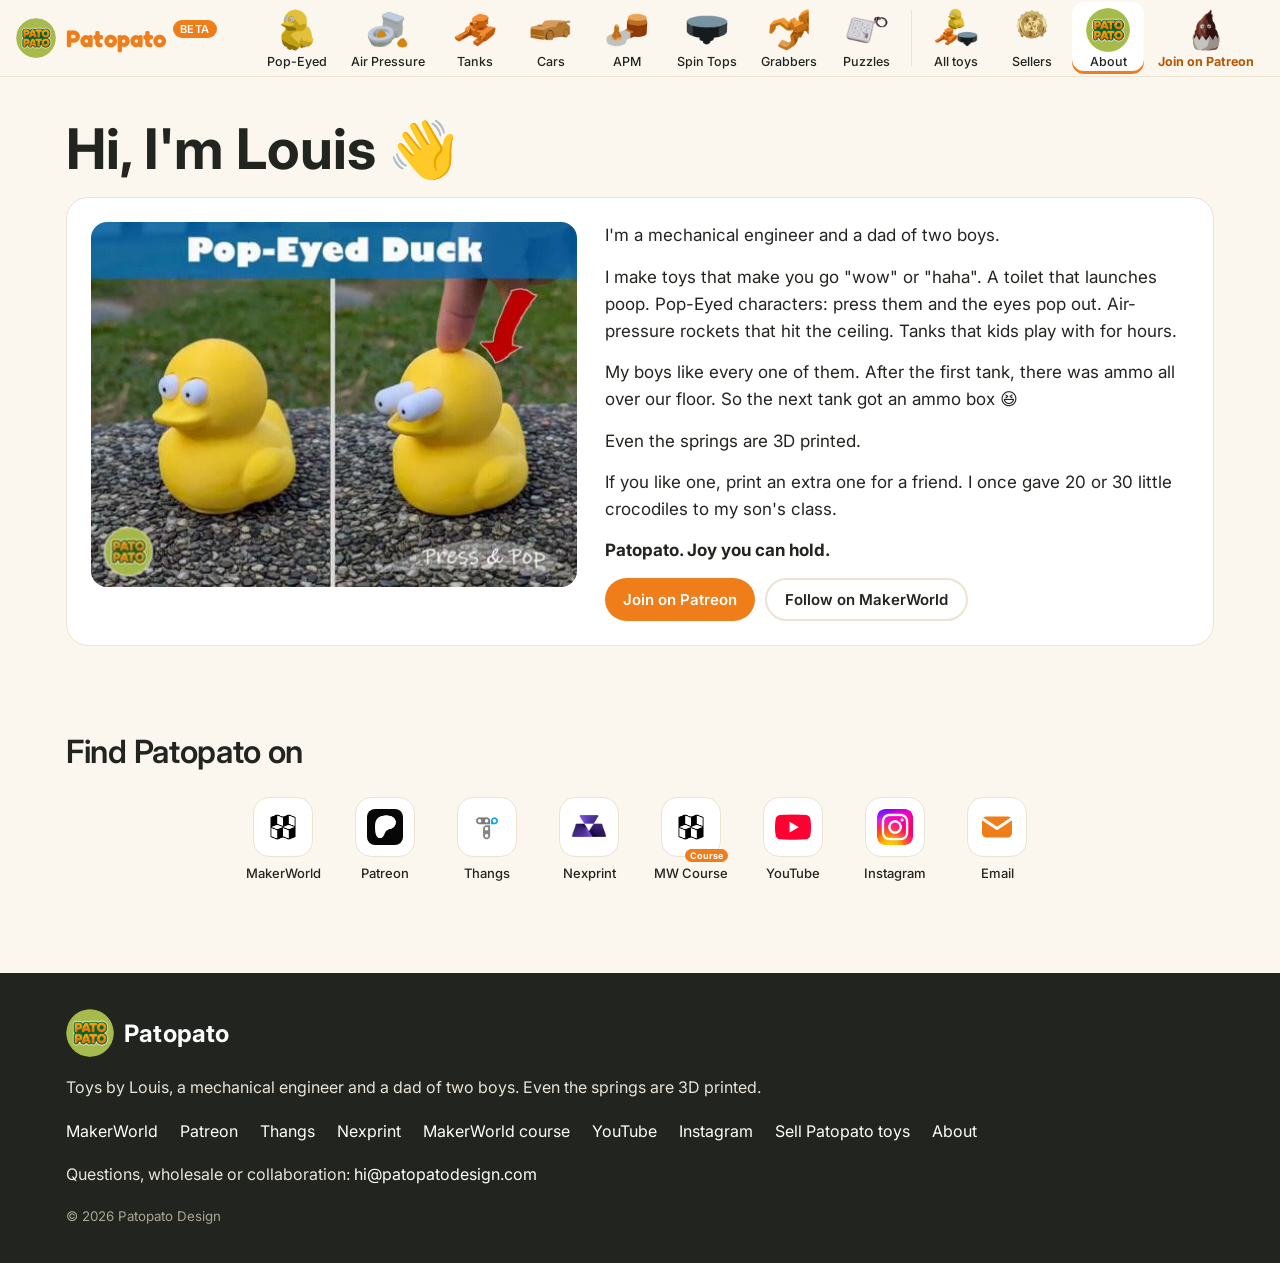
==== about.html @ 3eeea906 "Snowman V2 single price US$3 Co-Authored-By: Claude Opus 5.5 <noreply@anthropic.com>" ====
<!doctype html>
<html lang="en">
<head>
<meta charset="utf-8">
<meta name="viewport" content="width=device-width, initial-scale=1, viewport-fit=cover">
<title>About | Patopato</title>
<meta name="description" content="Patopato: 3D printable toys that make you go wow or haha. Pop-Eyed characters and Air Pressure launchers by Louis, an engineer dad. Even the springs are 3D printed.">
<link rel="preconnect" href="https://fonts.googleapis.com"><link rel="preconnect" href="https://fonts.gstatic.com" crossorigin>
<link rel="stylesheet" href="https://fonts.googleapis.com/css2?family=Fredoka:wght@500;600;700&family=Inter:wght@400;500;600;700&display=swap">
<link rel="stylesheet" href="style.css?v=202611270943">
<link rel="icon" type="image/png" href="img/favicon.png">
</head>
<body>
<header class="top" id="top"></header>
<main>
<div class="wrap">
<section class="page-head"><h1>Hi, I'm Louis 👋</h1></section>
<section class="section" style="padding-top:8px">
  <div class="story" style="align-items:start">
    <img src="img/2144875.jpg" alt="Pop-Eyed Duck">
    <div class="prose">
      <p>I'm a mechanical engineer and a dad of two boys.</p>
      <p>I make toys that make you go "wow" or "haha". A toilet that launches poop. Pop-Eyed characters: press them and the eyes pop out. Air-pressure rockets that hit the ceiling. Tanks that kids play with for hours.</p>
      <p>My boys like every one of them. After the first tank, there was ammo all over our floor. So the next tank got an ammo box 😆</p>
      <p>Even the springs are 3D printed.</p>
      <p>If you like one, print an extra one for a friend. I once gave 20 or 30 little crocodiles to my son's class.</p>
      <p><b>Patopato. Joy you can hold.</b></p>
      <div style="display:flex;gap:10px;flex-wrap:wrap"><a class="btn" href="https://patopato.s.gy/web-patreon" target="_blank" rel="noopener">Join on Patreon</a><a class="btn ghost" href="https://patopato.s.gy/web-mw" target="_blank" rel="noopener">Follow on MakerWorld</a></div>
    </div>
  </div>
</section>
<section class="section">
  <h2>Find Patopato on</h2>
  <div class="pfrow">
    <a href="https://patopato.s.gy/web-mw" target="_blank" rel="noopener"><span class="pfi"><img src="img/pf/makerworld.com.png" alt=""></span><b>MakerWorld</b></a>
    <a href="https://patopato.s.gy/web-patreon" target="_blank" rel="noopener"><span class="pfi"><img src="img/pf/patreon.com.png" alt=""></span><b>Patreon</b></a>
    <a href="https://patopato.s.gy/web-thangs" target="_blank" rel="noopener"><span class="pfi"><img src="img/pf/thangs.com.png" alt=""></span><b>Thangs</b></a>
    <a href="https://patopato.s.gy/web-nexprint" target="_blank" rel="noopener"><span class="pfi"><img src="img/pf/nexprint.com.png" alt=""></span><b>Nexprint</b></a>
    <a href="https://patopato.s.gy/web-course" target="_blank" rel="noopener"><span class="pfi"><img src="img/pf/makerworld.com.png" alt=""><i>Course</i></span><b>MW Course</b></a>
    <a href="https://patopato.s.gy/web-yt" target="_blank" rel="noopener"><span class="pfi"><img src="img/pf/youtube.com.png" alt=""></span><b>YouTube</b></a>
    <a href="https://patopato.s.gy/web-ig" target="_blank" rel="noopener"><span class="pfi"><img src="img/pf/instagram.com.png" alt=""></span><b>Instagram</b></a>
    <a href="mailto:hi@patopatodesign.com"><span class="pfi"><svg viewBox="0 0 24 24" aria-hidden="true"><rect x="2" y="5" width="20" height="14" rx="3" fill="#ef7d1a"/><path d="M3 7l9 6 9-6" fill="none" stroke="#fff" stroke-width="2" stroke-linecap="round" stroke-linejoin="round"/></svg></span><b>Email</b></a>
  </div>
</section>
</div>
</main>
<footer class="foot" id="foot"></footer>
<script src="data.js?v=202611270943"></script>
<script src="shortlinks.js?v=202611270943"></script>
<script src="app.js?v=202611270943"></script>
<!-- Cloudflare Web Analytics --><script defer src='https://static.cloudflareinsights.com/beacon.min.js' data-cf-beacon='{"token": "0ba4db92a0984b5fac8c09dc2158ef49"}'></script><!-- End Cloudflare Web Analytics -->
</body>
</html>
---- style.css ----
/* Patopato site — warm toy-shop palette, Fredoka for display, Inter for text */
:root{
  --bg:#fbf6ee; --surface:#ffffff; --ink:#22251f; --muted:#666a5c; --line:#ece3d3;
  --orange:#ef7d1a; --orange-ink:#b85500; --orange-soft:#fdeedd; --olive:#748a33; --olive-soft:#eef2e0;
  --stage:#e7e0d1; --dark:#22251f;
  --brand:"Fredoka",system-ui,sans-serif; --display:"Inter",system-ui,-apple-system,"Segoe UI",sans-serif; --body:"Inter",system-ui,-apple-system,"Segoe UI",sans-serif;
  color-scheme:light;
}
*{box-sizing:border-box}
html{scroll-behavior:smooth}
@media (prefers-reduced-motion:reduce){html{scroll-behavior:auto}}
body{margin:0;background:var(--bg);color:var(--ink);font-family:var(--body);font-size:16px;line-height:1.6}
img{max-width:100%;display:block}
a{color:inherit}
h1,h2,h3{font-family:var(--display);line-height:1.15;margin:0;text-wrap:balance}
h1{font-size:clamp(32px,5.5vw,56px);font-weight:700}
h2{font-size:clamp(24px,3.4vw,32px);font-weight:600}
h3{font-size:18px;font-weight:600}
p{margin:0}
.wrap{max-width:1180px;margin:0 auto;padding-left:max(16px,env(safe-area-inset-left,0px));padding-right:max(16px,env(safe-area-inset-right,0px))}
.section{padding-block:44px;display:grid;gap:18px}
.section-head{display:flex;justify-content:space-between;align-items:baseline;gap:12px;flex-wrap:wrap}
.more{font-family:var(--display);font-weight:600;color:var(--orange-ink);text-decoration:none}
.more:hover{text-decoration:underline}
.muted{color:var(--muted)}
.btn{display:inline-flex;align-items:center;gap:6px;font:600 15px var(--display);padding:10px 18px;border-radius:99px;border:0;background:var(--orange);color:#fff;text-decoration:none;cursor:pointer;white-space:nowrap}
.btn:hover{filter:brightness(1.05)}
.btn.ghost{background:transparent;color:var(--ink);border:2px solid var(--line)}
.btn.dark{background:var(--dark)}
.btn.small{font-size:13px;padding:6px 12px}
:focus-visible{outline:3px solid #2f7fb8;outline-offset:2px}

/* header */
.top{position:sticky;top:0;z-index:20;background:rgba(251,246,238,.92);backdrop-filter:blur(8px);border-bottom:1px solid var(--line)}
.top .wrap{display:flex;align-items:center;justify-content:space-between;gap:16px;min-height:64px}
.logo{font:700 24px var(--brand);color:var(--orange);text-decoration:none;letter-spacing:.2px}
.nav{display:flex;align-items:center;gap:18px;flex-wrap:wrap}
.nav a{text-decoration:none;font-family:var(--display);font-weight:500}
.nav a:not(.btn):hover{color:var(--orange-ink)}
.nav .hide-s{display:inline}
@media (max-width:720px){.nav .hide-s{display:none}.nav{gap:12px}}

/* hero with 3D gang */
.hero{padding-block:36px 8px;display:grid;gap:14px;text-align:center;justify-items:center}
.hero .sub{color:var(--muted);max-width:60ch;font-size:17px}
.gang{position:relative;width:100%;height:clamp(250px,32vw,400px);border-radius:22px;overflow:hidden;background:linear-gradient(#ece5d7,#ddd4c3);touch-action:pan-y;cursor:pointer;user-select:none;-webkit-user-select:none}
.gang canvas{display:block;width:100%;height:100%}
.gang .lab{position:absolute;transform:translate(-50%,0);font:600 13px var(--display);white-space:nowrap;pointer-events:none}
.gang .note{position:absolute;inset:0;display:grid;place-items:center;color:var(--muted);font-family:var(--display)}
.gang .note[hidden]{display:none}
.hint{font-family:var(--display);color:var(--muted);font-size:14px}

/* carousel + fixed cards */
.feature{display:grid;grid-template-columns:2.2fr 1fr;gap:14px}
@media (max-width:820px){.feature{grid-template-columns:1fr}}
.car{position:relative;border-radius:18px;overflow:hidden;background:var(--stage);min-height:260px}
.track{position:relative;height:100%}
@media (prefers-reduced-motion:reduce){.slide{transition:none}}
.slide{position:absolute;inset:0;opacity:0;visibility:hidden;transition:opacity .7s,visibility .7s;display:block;text-decoration:none;color:var(--ink)}
.slide img{width:100%;height:100%;min-height:260px;max-height:440px;object-fit:cover}
.cap{position:absolute;left:18px;bottom:34px;background:rgba(255,255,255,.95);border-radius:14px;padding:14px 16px;display:grid;gap:4px;max-width:min(78%,420px)}
.cap small{color:var(--orange-ink);font-weight:700;font-size:12px;letter-spacing:.06em;text-transform:uppercase}
.cap b{font:700 22px var(--display)}
.cap .btn{justify-self:start;margin-top:4px}
.dots{position:absolute;bottom:12px;left:0;right:0;display:flex;justify-content:center;gap:6px}
.dots button{width:8px;height:8px;border-radius:99px;border:0;background:rgba(255,255,255,.7);padding:0;cursor:pointer}
.dots button.on{width:22px;background:#fff}
.side{display:grid;gap:14px}
.card-cta{border-radius:18px;padding:22px;display:grid;gap:8px;align-content:center;text-decoration:none}
.card-cta b{font:700 21px var(--display)}
.card-cta .btn{justify-self:start;margin-top:4px}
.cta-patreon{background:var(--orange-soft);color:var(--ink)}
.cta-seller{background:var(--dark);color:#fff}
.cta-seller span{color:#d9d6cc}

/* chips */
.chips{display:flex;gap:8px;flex-wrap:wrap}
.chip{font:500 14px var(--display);padding:7px 14px;border-radius:99px;border:1.5px solid var(--line);background:var(--surface);color:var(--ink);text-decoration:none;cursor:pointer}
.chip:hover{border-color:var(--ink)}
.chip.on{background:var(--ink);color:#fff;border-color:var(--ink)}

/* season banner */
.season{display:grid;grid-template-columns:auto 1fr auto;gap:18px;align-items:center;background:#e4eee6;border-radius:18px;padding:16px}
.season img{width:120px;height:90px;object-fit:cover;border-radius:12px}
.season small{color:#3d6b45;font-weight:700;letter-spacing:.06em;text-transform:uppercase;font-size:12px}
@media (max-width:620px){.season{grid-template-columns:1fr}.season img{width:100%;height:160px}}

/* capsule machine */
.capsule{display:grid;grid-template-columns:auto 1fr;gap:28px;align-items:center;background:var(--orange-soft);border-radius:22px;padding:24px}
@media (max-width:720px){.capsule{grid-template-columns:1fr;justify-items:center}}
.machine{display:grid;justify-items:center}
.globe{width:180px;height:150px;border-radius:50% 50% 12px 12px;background:radial-gradient(circle at 35% 30%,#fff 0,#e6f0f7 60%,#cfe0ec 100%);border:5px solid var(--orange);position:relative;overflow:hidden}
.globe i{position:absolute;width:36px;height:36px;border-radius:50%;box-shadow:inset -5px -5px 0 rgba(0,0,0,.12)}
.globe.shake{animation:shake .5s}
@keyframes shake{25%{transform:rotate(-4deg)}75%{transform:rotate(4deg)}}
.mbody{width:180px;height:84px;background:var(--orange);border-radius:0 0 14px 14px;display:flex;align-items:center;justify-content:space-around}
.crank{width:56px;height:56px;border-radius:50%;border:5px solid #fff;background:var(--dark);color:#fff;font:700 12px var(--display);cursor:pointer;transition:transform .5s}
.crank.turn{transform:rotate(360deg)}
.slot{width:48px;height:30px;background:var(--dark);border-radius:8px}
.prize-area{min-height:220px;display:grid;place-items:center;text-align:center;gap:8px}
.prize{background:#fff;border-radius:16px;padding:10px;display:grid;gap:6px;width:100%;max-width:300px;text-decoration:none;box-shadow:0 8px 24px rgba(60,40,10,.12);animation:pop .45s cubic-bezier(.3,1.6,.5,1)}
.prize img{width:100%;aspect-ratio:4/3;object-fit:cover;border-radius:10px}
.prize b{font:600 16px var(--display)}
@keyframes pop{from{transform:scale(.3) translateY(30px);opacity:0}to{transform:none;opacity:1}}
@media (prefers-reduced-motion:reduce){.prize,.globe.shake{animation:none}.crank{transition:none}}
.collected{display:flex;gap:6px;flex-wrap:wrap;justify-content:center;min-height:44px}
.collected img{width:40px;height:40px;border-radius:50%;object-fit:cover;border:3px solid var(--orange)}

/* toy grid */
.grid{display:grid;grid-template-columns:repeat(auto-fill,minmax(190px,1fr));gap:16px}
@media (max-width:480px){.grid{grid-template-columns:repeat(2,minmax(0,1fr));gap:10px}}
.toy{background:var(--surface);border:1px solid var(--line);border-radius:14px;overflow:hidden;display:grid;grid-template-rows:auto 1fr;text-decoration:none;transition:transform .15s,box-shadow .15s}
.toy:hover{transform:translateY(-2px);box-shadow:0 6px 18px rgba(60,40,10,.10)}
.toy img{width:100%;aspect-ratio:4/3;object-fit:cover;background:var(--stage)}
.toy .body{padding:10px 12px 12px;display:grid;gap:6px;align-content:start}
.toy b{font:600 15px var(--display);line-height:1.25}
.meta{display:flex;gap:5px;flex-wrap:wrap;align-items:center;font-size:12.5px;color:var(--muted)}
.tag{font-size:11px;font-weight:600;padding:1px 7px;border-radius:6px;background:var(--olive-soft);color:#4f6120}
.tag.pat{background:var(--orange);color:#fff}
.go{font:600 13px var(--display);color:var(--orange-ink)}
.row{display:grid;grid-auto-flow:column;grid-auto-columns:minmax(200px,230px);gap:14px;overflow-x:auto;padding-bottom:8px;scroll-snap-type:x mandatory}
.row>*{scroll-snap-align:start}

/* news + stories */
.news{display:grid;grid-template-columns:repeat(auto-fit,minmax(220px,1fr));gap:14px}
.news a{background:var(--surface);border:1px solid var(--line);border-radius:14px;padding:16px;display:grid;gap:6px;text-decoration:none}
.news small{color:var(--muted);font-size:13px}
.news b{font:600 17px var(--display)}
.story{display:grid;grid-template-columns:1fr 1.2fr;gap:28px;align-items:center;background:var(--surface);border-radius:22px;padding:24px;border:1px solid var(--line)}
@media (max-width:720px){.story{grid-template-columns:1fr}}
.story img{border-radius:16px;width:100%;aspect-ratio:4/3;object-fit:cover}
.story blockquote{margin:0;font:500 clamp(19px,2.4vw,24px)/1.4 var(--display)}

/* page heads, sellers, about */
.page-head{padding-block:40px 8px;display:grid;gap:10px}
.tiers{display:grid;grid-template-columns:repeat(auto-fit,minmax(240px,1fr));gap:16px}
.tier{background:var(--surface);border:1.5px solid var(--line);border-radius:18px;padding:22px;display:grid;gap:10px;align-content:start}
.tier.hi{border-color:var(--orange);box-shadow:0 8px 24px rgba(239,125,26,.15)}
.tier .price{font:700 34px var(--display)}
.tier .price small{font-size:15px;color:var(--muted);font-weight:500}
.tier ul{margin:0;padding-left:1.1em;display:grid;gap:4px}
.tier .btn{justify-self:start}
.prose{max-width:62ch;display:grid;gap:14px;font-size:17px}
.steps{display:grid;grid-template-columns:repeat(auto-fit,minmax(220px,1fr));gap:14px;counter-reset:s}
.steps div{background:var(--surface);border-radius:14px;padding:16px;border:1px solid var(--line)}
.steps div::before{counter-increment:s;content:counter(s);display:inline-grid;place-items:center;width:28px;height:28px;border-radius:50%;background:var(--orange);color:#fff;font:700 14px var(--display);margin-bottom:6px}

/* toys page tools */
.tools{display:grid;gap:12px}
.search{width:100%;max-width:360px;font:inherit;padding:10px 14px;border-radius:12px;border:1.5px solid var(--line);background:var(--surface)}
.count{color:var(--muted);font-size:14px}

/* footer */
.foot{margin-top:40px;background:var(--dark);color:#e8e4da}
.foot .wrap{padding-block:36px;display:grid;gap:18px}
.foot .links{display:flex;gap:10px 22px;flex-wrap:wrap}
.foot a{color:#fff;text-decoration:none;font-family:var(--display)}
.foot a:hover{text-decoration:underline}
.foot small{color:#a9a597}
#prize{width:100%;display:grid;justify-items:center}
@media (max-width:600px){.gang{height:340px}.nav a{font-size:14px}.top .wrap{flex-wrap:wrap;padding-block:6px}}
.slide.on{position:relative;opacity:1;visibility:visible}
@media (max-width:600px){.gang .lab{font-size:11px}}

/* catalog-first homepage */
.eyebrow{font:600 13px var(--display);letter-spacing:.12em;text-transform:uppercase;color:var(--olive)}
.hero-cat{padding-block:48px 12px}
.hero-cat h1{max-width:18ch}
.stats{list-style:none;margin:6px 0 0;padding:0;display:flex;flex-wrap:wrap;justify-content:center;gap:10px 28px}
.stats li{display:grid;justify-items:center}
.stats b{font:700 clamp(26px,3.6vw,36px)/1.1 var(--display);color:var(--orange-ink);font-variant-numeric:tabular-nums}
.stats li>span{color:var(--muted);font-size:14px}
.bigsearch{display:flex;gap:8px;width:100%;max-width:560px;margin-top:6px}
.bigsearch input{flex:1;min-width:0;font:inherit;font-size:17px;padding:12px 16px;border-radius:99px;border:2px solid var(--line);background:var(--surface)}
.bigsearch input:focus{border-color:var(--orange);outline:none}
.hero-btns{display:flex;gap:10px;flex-wrap:wrap;justify-content:center}
.stat-note{font-size:12.5px}
.tiles{display:grid;grid-template-columns:repeat(5,minmax(0,1fr));gap:14px}
@media (max-width:900px){.tiles{grid-template-columns:repeat(2,minmax(0,1fr))}.tiles .tile:last-child{grid-column:1/-1}}
.tile{position:relative;border-radius:16px;overflow:hidden;text-decoration:none;background:var(--surface);border:1px solid var(--line);display:grid;grid-template-rows:auto 1fr;transition:transform .15s}
.tile:hover{transform:translateY(-2px)}
.tile img{width:100%;aspect-ratio:16/10;object-fit:cover}
.tile div{padding:12px 14px;display:grid;gap:2px}
.tile b{font:600 19px var(--display)}
.tile span{color:var(--muted);font-size:14px}
.tile small{font:600 13px var(--display);color:var(--orange-ink);margin-top:4px}
.pay{display:grid;grid-template-columns:1fr 1fr;gap:14px}
@media (max-width:720px){.pay{grid-template-columns:1fr}}
.platforms{display:grid;grid-template-columns:repeat(auto-fill,minmax(160px,1fr));gap:12px}
.platforms a{background:var(--surface);border:1px solid var(--line);border-radius:14px;padding:14px 16px;text-decoration:none;display:grid;gap:2px}
.platforms a:hover{border-color:var(--ink)}
.platforms b{font:600 17px var(--display)}
.platforms span{color:var(--muted);font-size:13.5px}
.toys-tools select{font:inherit}

/* Louis 11/26: rounded font felt cartoonish to read. Fredoka now only for the logo and the main headline. */
.hero h1{font-family:var(--brand);font-weight:600;letter-spacing:-.5px}
h2,h3{letter-spacing:-.3px}

/* seller page: certificate + FAQ */
.cert{display:grid;grid-template-columns:1.1fr 1fr;gap:28px;align-items:center}
@media (max-width:760px){.cert{grid-template-columns:1fr}}
.cert img{width:100%;border-radius:12px;box-shadow:0 8px 28px rgba(60,40,10,.14)}
.faq{display:grid;gap:10px;max-width:760px}
.faq details{background:var(--surface);border:1px solid var(--line);border-radius:12px;padding:14px 18px}
.faq summary{font:600 16px var(--display);cursor:pointer}
.faq details p{margin-top:8px;color:var(--muted)}

.logo{display:inline-flex;align-items:center;gap:10px}
.logo img{border-radius:50%;flex:0 0 auto}

/* Apple-style category strip */
.catstrip{display:flex;gap:6px;justify-content:center;overflow-x:auto;padding-block:18px 6px;scrollbar-width:none}
.catstrip::-webkit-scrollbar{display:none}
.cat{flex:0 0 auto;width:104px;display:grid;justify-items:center;gap:8px;text-decoration:none;color:var(--ink);font:500 13.5px var(--display);padding:8px 4px;border-radius:14px;transition:background .15s}
.cat:hover,.cat.on{background:#fff}
.cat .ico{width:72px;height:72px;border-radius:20px;background:#f1eadd;display:grid;place-items:center;transition:transform .2s}
.cat:hover .ico{transform:translateY(-3px)}
.cat svg{width:50px;height:50px}
@media (max-width:760px){.catstrip{justify-content:flex-start}.cat{width:84px;font-size:12.5px}.cat .ico{width:60px;height:60px;border-radius:16px}.cat svg{width:42px;height:42px}}

/* top bar with picture tabs */
.top .topbar{display:grid;grid-template-columns:auto 1fr auto;align-items:center;gap:16px;min-height:76px}
.tabs{display:flex;justify-content:center;gap:4px;overflow-x:auto;scrollbar-width:none}
.tabs::-webkit-scrollbar{display:none}
.tab{flex:0 0 auto;display:grid;justify-items:center;gap:2px;padding:6px 10px 5px;border-radius:12px;text-decoration:none;font:500 12.5px var(--display);color:var(--ink);transition:background .15s}
.tab img{width:44px;height:44px;object-fit:contain;transition:transform .2s}
.tab:hover{background:#fff}.tab:hover img{transform:translateY(-2px) scale(1.06)}
.tab.on{background:#fff;box-shadow:inset 0 -3px 0 var(--orange)}
@media (max-width:1180px){.top .topbar{grid-template-columns:auto minmax(0,1fr);grid-template-areas:"logo side" "tabs tabs";row-gap:0;padding-block:6px}.topbar .logo{grid-area:logo}.topbar .side-tabs{grid-area:side;justify-content:flex-end}.topbar .tabs:not(.side-tabs){grid-area:tabs;justify-content:flex-start}}
@media (max-width:600px){.tab img{width:38px;height:38px}.tab{font-size:11.5px;padding:4px 8px}}

.side-tabs{border-left:1px solid var(--line);padding-left:8px;min-width:0}
.tab.pat span{color:var(--orange-ink);font-weight:700}
.tab.pat img{filter:drop-shadow(0 0 0 transparent)}
@media (max-width:1180px){.side-tabs{border-left:0;padding-left:0}}
@media (max-width:600px){.topbar .logo{font-size:0;gap:0}.topbar .logo img{width:36px;height:36px}}
@media (max-width:600px){.topbar .tabdiv{display:none}}

/* one evenly spread row of tabs (Louis 11/26) */
.top .topbar{grid-template-columns:auto minmax(0,1fr)!important;grid-template-areas:none!important}
.topbar .tabs{justify-content:space-between;grid-area:auto!important;padding-left:24px}
.topbar .tab{flex:1 1 0;max-width:120px;min-width:76px}
.tabdiv{flex:0 0 1px;align-self:stretch;margin:8px 4px;background:var(--line)}
@media (max-width:1180px){.topbar .tabs{justify-content:flex-start;padding-left:8px}.topbar .tab{flex:0 0 auto}}
.tab span{white-space:nowrap}.topbar .tab{min-width:max-content}

/* platform icon row */
.pfrow{display:flex;flex-wrap:wrap;justify-content:center;gap:10px 6px}
.pfrow a{flex:0 0 auto;width:96px;display:grid;justify-items:center;gap:8px;text-decoration:none;color:var(--ink);padding:8px 4px;border-radius:14px;transition:background .15s}
.pfrow a:hover{background:#fff}
.pfi{position:relative;width:60px;height:60px;border-radius:16px;background:#fff;border:1px solid var(--line);display:grid;place-items:center;transition:transform .2s}
.pfrow a:hover .pfi{transform:translateY(-3px)}
.pfi img,.pfi svg{width:36px;height:36px;object-fit:contain;border-radius:8px}
.pfi i{position:absolute;bottom:-6px;right:-8px;font:700 9px var(--display);font-style:normal;background:var(--orange);color:#fff;padding:1px 5px;border-radius:99px}
.pfrow b{font:500 13px var(--display);white-space:nowrap}
.topbar .logo,.topbar .tabs{grid-area:auto!important}

.tag.free{background:#e3f1df;color:#2f6b2a}

.top .wrap.topbar{max-width:1480px}

/* compact toy cards + category view (Louis 11/26) */
.toy .pic{position:relative;display:block}
.toy .badge{position:absolute;top:6px;left:6px;font:700 10.5px var(--display);font-style:normal;padding:2px 7px;border-radius:99px;background:rgba(255,255,255,.92);color:#2f6b2a}
.toy .badge.pat{background:var(--orange);color:#fff}
.toy .body{padding:8px 10px 10px;gap:2px}
.toy b{font-size:14px;display:-webkit-box;-webkit-line-clamp:2;-webkit-box-orient:vertical;overflow:hidden}
.toy .go{font-size:12.5px}
.grid{grid-template-columns:repeat(auto-fill,minmax(170px,1fr));gap:12px}
@media (max-width:480px){.grid{grid-template-columns:repeat(2,minmax(0,1fr));gap:8px}.toy .body{padding:6px 8px 8px}.toy b{font-size:13px}}
.cat-view .page-head,.cat-view .tools{display:none}
.cat-view main .section{padding-top:16px}

.cat-head{display:none;padding-block:26px 0;gap:6px}
.cat-view .cat-head{display:grid}
.cat-head h1{font-size:clamp(28px,4vw,40px)}
.cat-head p{max-width:62ch;font-size:15px}
.cat-view main .section{padding-top:14px}

.toy .line{display:flex;justify-content:space-between;align-items:baseline;gap:6px;font-size:12.5px}
.toy .val{color:var(--muted);font-variant-numeric:tabular-nums;white-space:nowrap}
.toy .line .go{white-space:nowrap}
.toy{min-width:0}.toy .body{min-width:0}.toy b{overflow-wrap:anywhere}@media (max-width:480px){.toy .line .go{display:none}}

/* capsule pills on cards (Louis 11/27) */
.pill{display:inline-flex;align-items:center;gap:3px;padding:2px 9px;border-radius:999px;font:600 12px var(--display);font-variant-numeric:tabular-nums;white-space:nowrap;line-height:1.5}
.pill .fire{font-size:10.5px;letter-spacing:-2px;margin-right:2px}
.pill.heat0{background:#efe9de;color:#5d5a50}
.pill.heat1{background:#fdeedd;color:#9a4a00}
.pill.heat2{background:#fbd9b4;color:#8a3d00}
.pill.heat3{background:#ef7d1a;color:#fff}
.pill.free{background:#e3f1df;color:#2f6b2a}
.pill.price{background:#fff;color:#b85500;box-shadow:inset 0 0 0 1.5px #ef7d1a}
.toy .line{margin-top:4px}
@media (max-width:480px){.pill .word{display:none}}

.sortbox{display:inline-flex;align-items:center;gap:8px;font:500 14px var(--display);color:var(--muted);margin-top:4px;justify-self:start}
.sortbox select{font:600 14px var(--display);color:var(--ink);background:#fff;border:1.5px solid var(--line);border-radius:999px;padding:6px 30px 6px 14px;appearance:none;background-image:linear-gradient(45deg,transparent 50%,#666 50%),linear-gradient(135deg,#666 50%,transparent 50%);background-position:calc(100% - 16px) 50%,calc(100% - 11px) 50%;background-size:5px 5px;background-repeat:no-repeat}

.pill .dlico{width:12px;height:12px;flex:0 0 auto}

/* 3-flame pill: dark base so the flames stand out (Louis 11/27) */
.pill.heat3{background:#2a1d14;color:#fff}
.pill .fire{filter:saturate(1.3)}
.sortrow{display:flex;flex-wrap:wrap;gap:8px 16px;margin-top:4px}

/* phones with large text settings: never let the page get wider than the screen (Louis 11/27) */
html,body{overflow-x:clip;max-width:100%}
h1,h2,.sub,.stats li{overflow-wrap:anywhere}
.hero-btns .btn{white-space:normal;text-align:center}
.bigsearch .btn{flex:0 0 auto}
@media (max-width:480px){.stats{gap:8px 18px}.stats b{font-size:26px}.hero-cat h1{font-size:30px}}
.hero,.section,.page-head,.cat-head{grid-template-columns:minmax(0,1fr)}
.hero-cat h1,.hero .sub{max-width:min(18ch,100%)}
.hero .sub{max-width:min(60ch,100%)}
.logo .beta{font:600 11px Inter,system-ui,sans-serif;letter-spacing:.5px;text-transform:uppercase;color:#fff;background:var(--orange);border-radius:999px;padding:2px 7px;margin-left:-4px;align-self:flex-start;margin-top:2px}
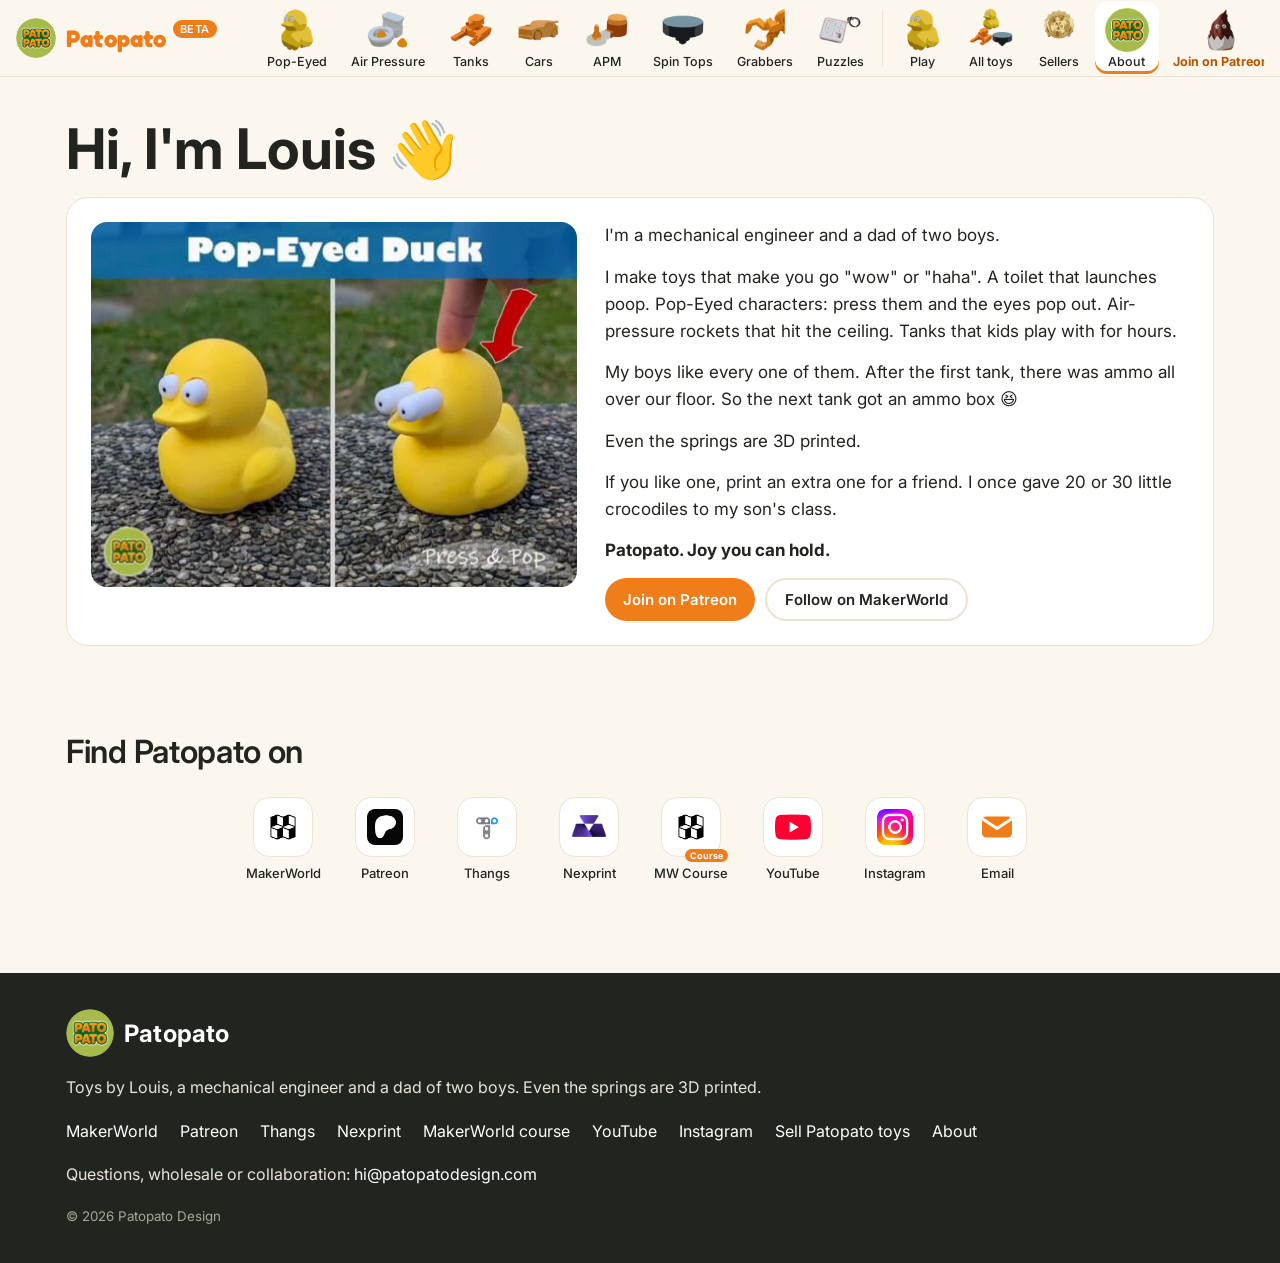
==== commit 5dc350ca: "Add Play page: one Pop-Eyed at a time, drag to turn, pop counter; play banners Co-Authored-By: Claud" ====
--- a/about.html
+++ b/about.html
@@ -7,7 +7,7 @@
 <meta name="description" content="Patopato: 3D printable toys that make you go wow or haha. Pop-Eyed characters and Air Pressure launchers by Louis, an engineer dad. Even the springs are 3D printed.">
 <link rel="preconnect" href="https://fonts.googleapis.com"><link rel="preconnect" href="https://fonts.gstatic.com" crossorigin>
 <link rel="stylesheet" href="https://fonts.googleapis.com/css2?family=Fredoka:wght@500;600;700&family=Inter:wght@400;500;600;700&display=swap">
-<link rel="stylesheet" href="style.css?v=202611270943">
+<link rel="stylesheet" href="style.css?v=202611271004">
 <link rel="icon" type="image/png" href="img/favicon.png">
 </head>
 <body>
@@ -45,9 +45,9 @@
 </div>
 </main>
 <footer class="foot" id="foot"></footer>
-<script src="data.js?v=202611270943"></script>
-<script src="shortlinks.js?v=202611270943"></script>
-<script src="app.js?v=202611270943"></script>
+<script src="data.js?v=202611271004"></script>
+<script src="shortlinks.js?v=202611271004"></script>
+<script src="app.js?v=202611271004"></script>
 <!-- Cloudflare Web Analytics --><script defer src='https://static.cloudflareinsights.com/beacon.min.js' data-cf-beacon='{"token": "0ba4db92a0984b5fac8c09dc2158ef49"}'></script><!-- End Cloudflare Web Analytics -->
 </body>
 </html>
--- a/style.css
+++ b/style.css
@@ -315,3 +315,35 @@
 .hero-cat h1,.hero .sub{max-width:min(18ch,100%)}
 .hero .sub{max-width:min(60ch,100%)}
 .logo .beta{font:600 11px Inter,system-ui,sans-serif;letter-spacing:.5px;text-transform:uppercase;color:#fff;background:var(--orange);border-radius:999px;padding:2px 7px;margin-left:-4px;align-self:flex-start;margin-top:2px}
+/* play page (Louis 11/27) */
+.play{display:grid;grid-template-columns:minmax(0,1fr) 220px;gap:18px;align-items:start}
+.stage{position:relative;height:min(62vh,560px);background:radial-gradient(ellipse at 50% 40%,#fff 0%,var(--orange-soft) 100%);border-radius:24px;overflow:hidden;touch-action:none;user-select:none;-webkit-user-select:none;cursor:grab}
+.stage canvas{display:block;width:100%;height:100%}
+.stage .note{position:absolute;inset:0;display:grid;place-items:center;font:600 16px var(--display);color:var(--orange-ink)}
+.popcount{position:absolute;right:14px;top:12px;font:600 14px var(--display);background:#fff;border-radius:99px;padding:6px 12px;box-shadow:0 2px 8px rgba(0,0,0,.08)}
+.popcount b{display:inline-block;color:var(--orange-ink)}
+.popcount b.bump{animation:bump .25s}
+@keyframes bump{50%{transform:scale(1.5)}}
+.toast{position:absolute;left:50%;top:16px;transform:translate(-50%,-20px);opacity:0;transition:.25s;font:700 16px var(--display);background:var(--orange);color:#fff;border-radius:99px;padding:8px 16px;white-space:nowrap;pointer-events:none}
+.toast.show{opacity:1;transform:translate(-50%,0)}
+.toast.big{font-size:20px;padding:12px 22px;top:40%}
+.confetti{position:absolute;inset:0;pointer-events:none;overflow:hidden}
+.confetti i{position:absolute;top:-12px;width:9px;height:14px;border-radius:2px;animation:fall 1.8s ease-in forwards}
+@keyframes fall{to{top:110%;opacity:.6}}
+.play-info{display:flex;align-items:center;justify-content:space-between;gap:12px;margin-top:12px;flex-wrap:wrap}
+.play-info b{font:700 20px var(--display)}
+.picker{display:grid;grid-template-columns:1fr 1fr;gap:10px}
+.picker button{display:flex;flex-direction:column;align-items:center;gap:4px;border:2px solid var(--line);background:#fff;border-radius:16px;padding:6px;cursor:pointer;font:600 13px var(--display);color:var(--ink)}
+.picker button img{width:100%;aspect-ratio:1;object-fit:cover;border-radius:10px}
+.picker button.on{border-color:var(--orange);background:var(--orange-soft)}
+@media (max-width:760px){.play{grid-template-columns:minmax(0,1fr)}.stage{height:58vh}.picker{grid-template-columns:repeat(7,minmax(64px,1fr));overflow-x:auto}.picker button{font-size:11px;padding:4px}}
+/* play banner (homepage + toy grid) */
+.play-banner{display:flex;align-items:center;gap:16px;background:var(--orange-soft);border-radius:20px;padding:14px 18px;text-decoration:none;color:var(--ink)}
+.play-banner img{width:84px;height:84px;object-fit:cover;border-radius:14px;flex:0 0 auto}
+.play-banner b{display:block;font:700 19px var(--display)}
+.play-banner span{color:var(--muted,#666);font-size:14px}
+.play-banner .btn{margin-left:auto}
+.grid .play-banner{grid-column:1/-1}
+@media (max-width:560px){.play-banner .btn{display:none}.play-banner img{width:64px;height:64px}}
+.stage .note[hidden]{display:none}
+@media (max-width:760px){.play-main{display:contents}.stage{order:1;height:46vh}.picker{order:2}.play-info{order:3;margin-top:0}}
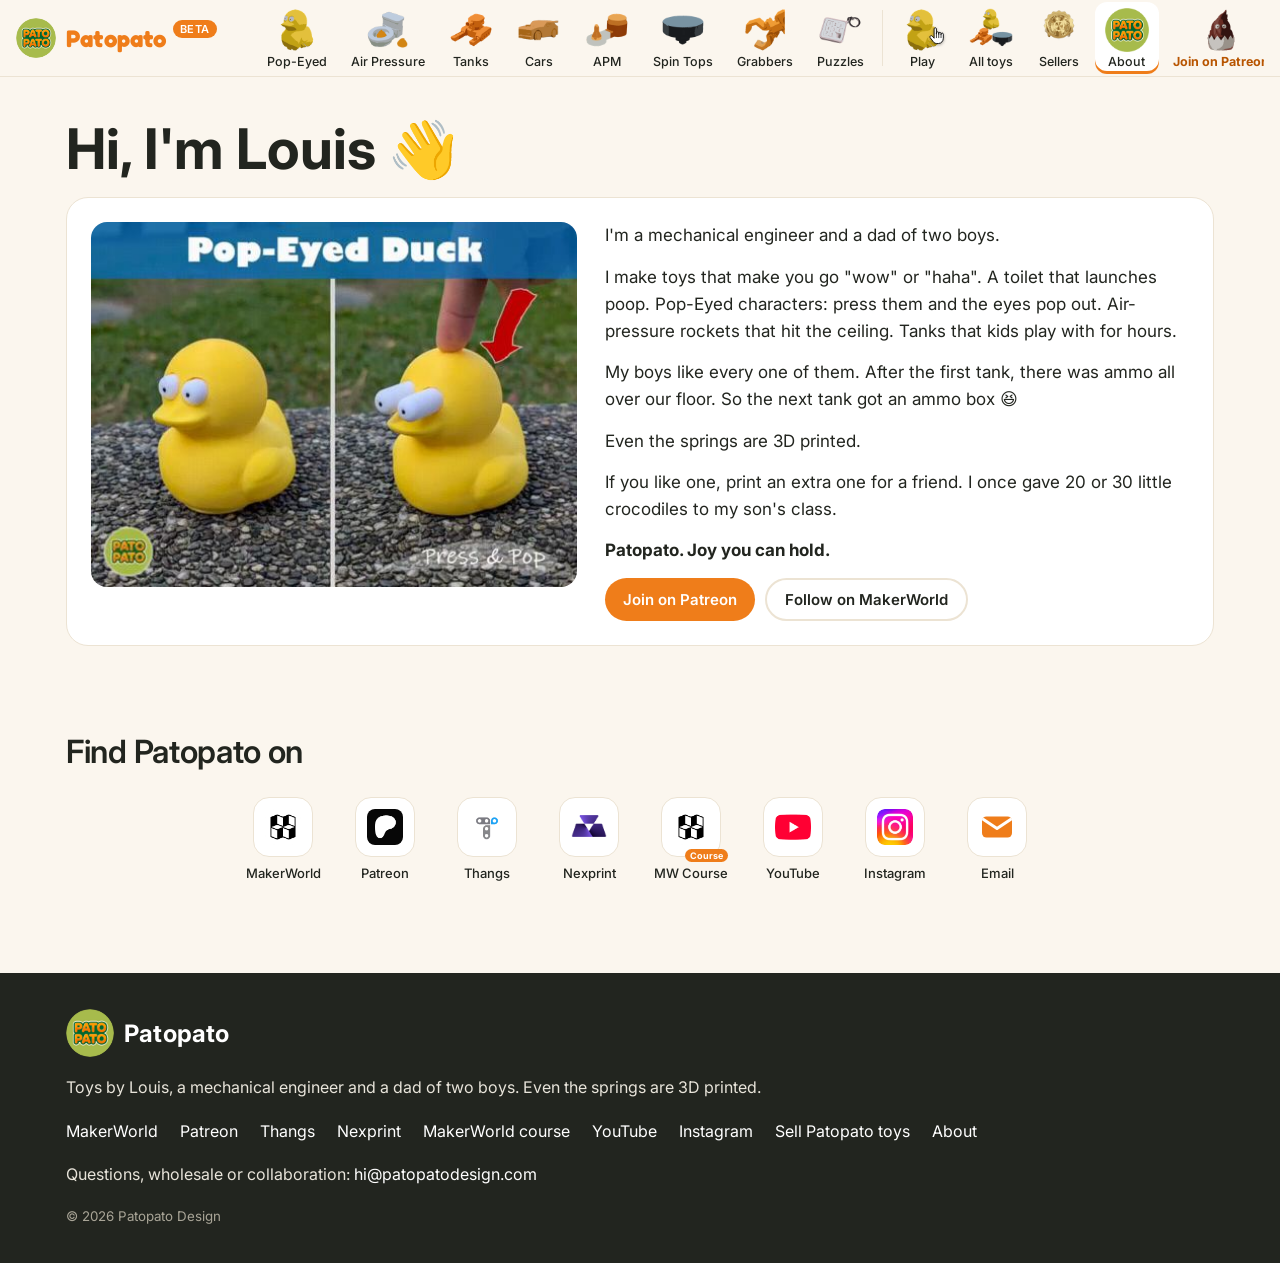
==== commit ab08705b: "Play banner: swap normal/popped frames cleanly, stagger the three toys Co-Authored-By: Claude Opus 5" ====
--- a/about.html
+++ b/about.html
@@ -7,7 +7,7 @@
 <meta name="description" content="Patopato: 3D printable toys that make you go wow or haha. Pop-Eyed characters and Air Pressure launchers by Louis, an engineer dad. Even the springs are 3D printed.">
 <link rel="preconnect" href="https://fonts.googleapis.com"><link rel="preconnect" href="https://fonts.gstatic.com" crossorigin>
 <link rel="stylesheet" href="https://fonts.googleapis.com/css2?family=Fredoka:wght@500;600;700&family=Inter:wght@400;500;600;700&display=swap">
-<link rel="stylesheet" href="style.css?v=202611271004">
+<link rel="stylesheet" href="style.css?v=202611271020">
 <link rel="icon" type="image/png" href="img/favicon.png">
 </head>
 <body>
@@ -45,9 +45,9 @@
 </div>
 </main>
 <footer class="foot" id="foot"></footer>
-<script src="data.js?v=202611271004"></script>
-<script src="shortlinks.js?v=202611271004"></script>
-<script src="app.js?v=202611271004"></script>
+<script src="data.js?v=202611271020"></script>
+<script src="shortlinks.js?v=202611271020"></script>
+<script src="app.js?v=202611271020"></script>
 <!-- Cloudflare Web Analytics --><script defer src='https://static.cloudflareinsights.com/beacon.min.js' data-cf-beacon='{"token": "0ba4db92a0984b5fac8c09dc2158ef49"}'></script><!-- End Cloudflare Web Analytics -->
 </body>
 </html>
--- a/style.css
+++ b/style.css
@@ -347,3 +347,45 @@
 @media (max-width:560px){.play-banner .btn{display:none}.play-banner img{width:64px;height:64px}}
 .stage .note[hidden]{display:none}
 @media (max-width:760px){.play-main{display:contents}.stage{order:1;height:46vh}.picker{order:2}.play-info{order:3;margin-top:0}}
+/* v2 (Louis 11/27): rendered thumbs, press-me bubble, banner that shows what happens */
+.picker button img{object-fit:contain;background:var(--orange-soft)}
+.bubble{position:absolute;left:50%;top:14%;transform:translateX(-50%);background:#fff;color:var(--orange-ink);font:700 16px var(--display);padding:9px 16px;border-radius:16px;box-shadow:0 4px 14px rgba(0,0,0,.12);pointer-events:none;white-space:nowrap;animation:hop 1.2s ease-in-out infinite;z-index:2}
+.bubble::after{content:"";position:absolute;left:50%;bottom:-8px;margin-left:-8px;border:8px solid transparent;border-bottom:0;border-top-color:#fff}
+.bubble[hidden]{display:none}
+@keyframes hop{50%{transform:translate(-50%,-6px)}}
+.play-banner{padding:16px 22px;gap:20px;border:2px solid #f6d3ac}
+.play-banner .demos{display:flex;gap:4px;flex:0 0 auto}
+.play-banner .demo{position:relative;width:104px;height:104px;display:block}
+.play-banner .demo img{position:absolute;inset:0;width:100%;height:100%;object-fit:contain;border-radius:0;background:none}
+.play-banner .demo img.pop{opacity:0;animation:popshow 2.4s infinite}
+.play-banner .demo i{position:absolute;left:50%;top:-14px;margin-left:-11px;font-style:normal;font-size:22px;animation:pressf 2.4s infinite}
+.play-banner .d1 img.pop,.play-banner .d1 i{animation-delay:.8s}
+.play-banner .d2 img.pop,.play-banner .d2 i{animation-delay:1.6s}
+@keyframes popshow{0%,22%{opacity:0}26%,60%{opacity:1}64%,100%{opacity:0}}
+@keyframes pressf{0%,10%{transform:translateY(-6px);opacity:0}16%{opacity:1}24%,60%{transform:translateY(4px);opacity:1}68%,100%{transform:translateY(-6px);opacity:0}}
+.play-banner b{font-size:22px}
+@media (max-width:760px){.play-banner .d1,.play-banner .d2{display:none}}
+@media (max-width:560px){.play-banner{padding:12px 14px;gap:12px}.play-banner .demo{width:84px;height:84px}.play-banner b{font-size:18px}}
+@media (prefers-reduced-motion:reduce){.play-banner .demo img.pop,.play-banner .demo i,.bubble{animation:none}}
+/* Play tab: little hand cursor on the icon so it reads as "you can play" (Louis 11/27) */
+.tab.playtab{position:relative}
+.tab.playtab::after{content:"";position:absolute;left:50%;top:22px;margin-left:6px;width:16px;height:24px;background:url(img/cursor-hand.svg) no-repeat center/contain;filter:drop-shadow(0 1px 1.5px rgba(0,0,0,.35));animation:tap 1.6s ease-in-out infinite}
+.tab.playtab.arrow::after{background-image:url(img/cursor-arrow.svg);width:13px;height:20px}
+@keyframes tap{0%,100%{transform:translate(0,0)}50%{transform:translate(-3px,-4px)}}
+@media (prefers-reduced-motion:reduce){.tab.playtab::after{animation:none}}
+/* fix (Louis 11/27): normal and popped pictures overlapped -> swap instantly, hide the normal one while popped */
+.play-banner .demo img.pop{animation:popshow 2.4s step-end infinite}
+.play-banner .demo img:not(.pop){animation:baseshow 2.4s step-end infinite}
+.play-banner .d1 img:not(.pop){animation-delay:.8s}
+.play-banner .d2 img:not(.pop){animation-delay:1.6s}
+@keyframes popshow{0%{opacity:0}25%{opacity:1}62%{opacity:0}}
+@keyframes baseshow{0%{opacity:1}25%{opacity:0}62%{opacity:1}}
+@media (prefers-reduced-motion:reduce){.play-banner .demo img{animation:none}}
+.play-banner .d1 img,.play-banner .d1 i{animation-delay:-1.6s}
+.play-banner .d2 img,.play-banner .d2 i{animation-delay:-.8s}
+/* banner timing, final */
+.play-banner .demo img.pop{animation:popshow 2.4s step-end infinite}
+.play-banner .demo img:not(.pop){animation:baseshow 2.4s step-end infinite}
+.play-banner .demo i{animation:pressf 2.4s infinite}
+.play-banner .demo.d1 img.pop,.play-banner .demo.d1 img:not(.pop),.play-banner .demo.d1 i{animation-delay:-1.6s}
+.play-banner .demo.d2 img.pop,.play-banner .demo.d2 img:not(.pop),.play-banner .demo.d2 i{animation-delay:-.8s}
